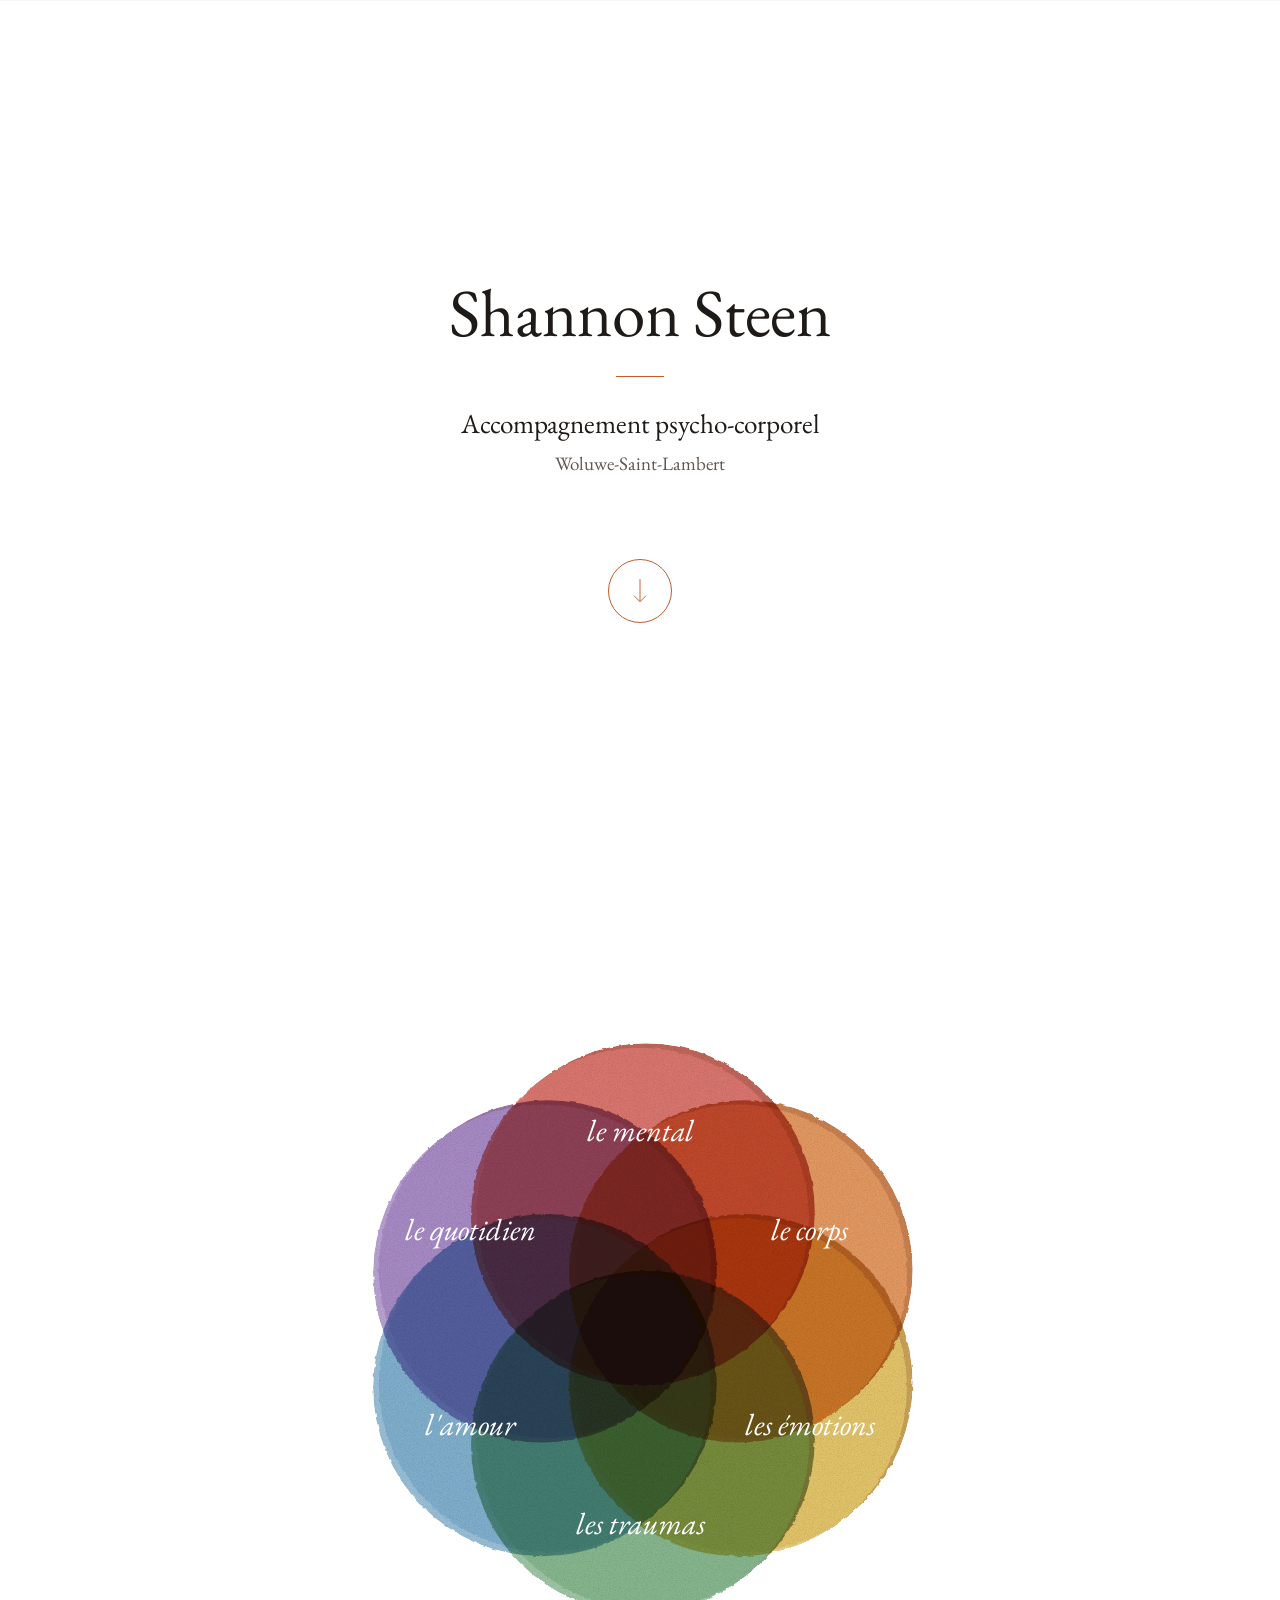
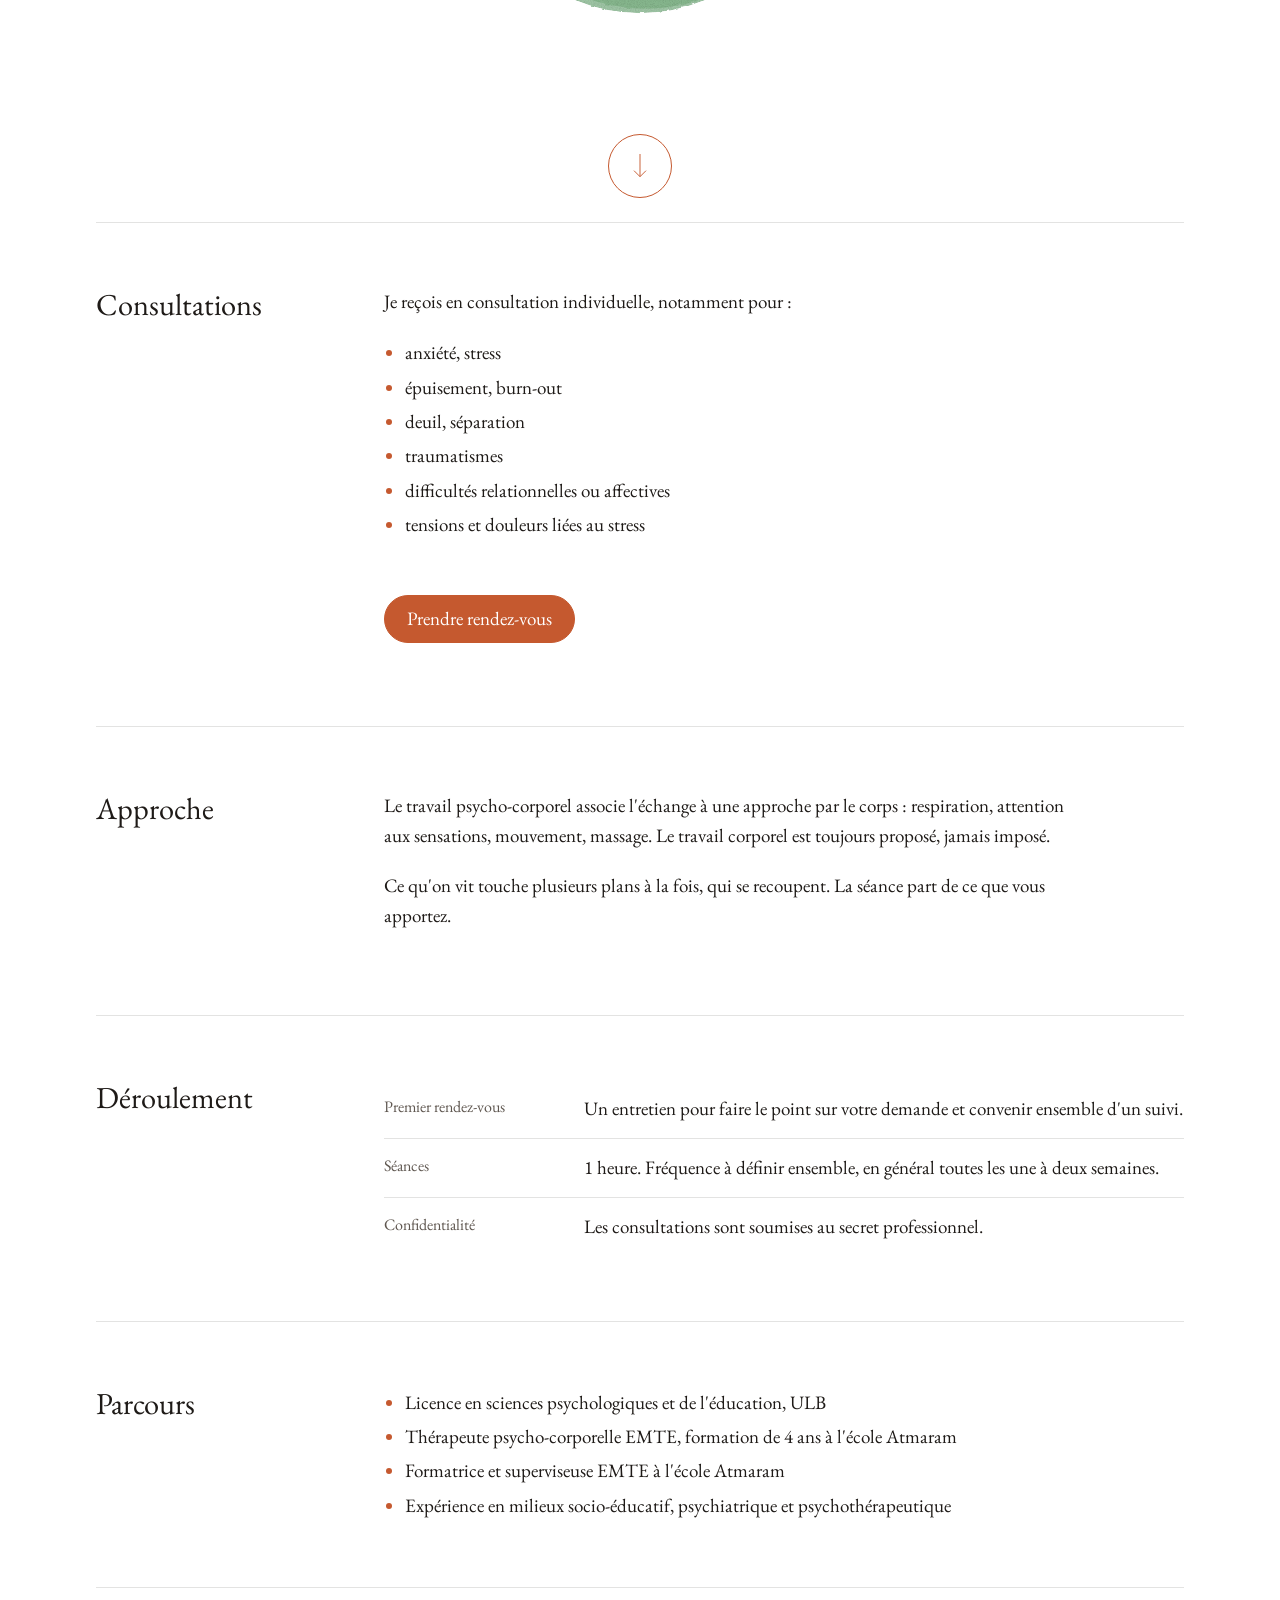
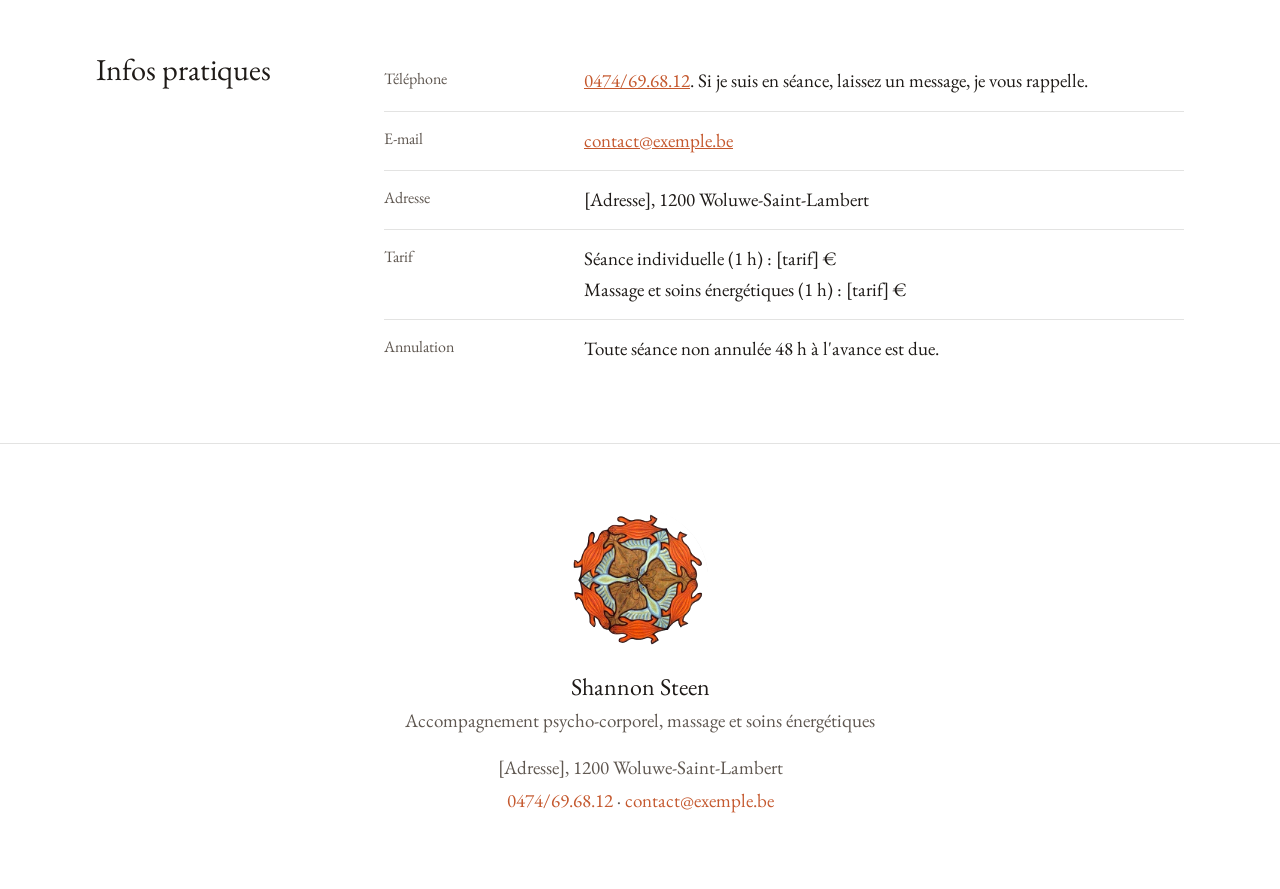
==== index.html @ e6cbfb42 "Maquette du site de Shannon Steen Page unique : hero plein écran, schéma des cercles riso animé au s" ====
<!doctype html>
<html lang="fr">
<head>
<meta charset="utf-8">
<meta name="viewport" content="width=device-width, initial-scale=1">
<meta name="robots" content="noindex, nofollow">
<title>Shannon Steen — Thérapie psycho-corporelle</title>
<meta name="description" content="Shannon Steen, thérapeute psycho-corporelle à Woluwe-Saint-Lambert. Accompagnement psycho-corporel, massage et soins énergétiques.">
<link rel="preconnect" href="https://fonts.googleapis.com">
<link rel="preconnect" href="https://fonts.gstatic.com" crossorigin>
<link href="https://fonts.googleapis.com/css2?family=EB+Garamond:ital,wght@0,400;0,500;1,400&display=swap" rel="stylesheet">
<link rel="stylesheet" href="style.css">
</head>
<body>

<header class="top">
  <a class="top__nom" href="#debut">Shannon Steen</a>
  <a class="bouton bouton--petit" href="#contact">Rendez-vous</a>
</header>

<main>

  <!-- Identité : le cercle du logo + les infos essentielles -->
  <section class="ident" id="debut">
    <h1>Shannon Steen</h1>
    <span class="ident__filet" aria-hidden="true"></span>
    <p class="ident__titre">Accompagnement psycho-corporel</p>
    <p class="ident__lieu">Woluwe-Saint-Lambert</p>
    <a class="ident__fleche" href="#schema" aria-label="Descendre">
      <svg viewBox="0 0 24 40" aria-hidden="true"><path d="M12 2v34M3 27l9 9 9-9"/></svg>
    </a>
  </section>

  <!-- Infographie : les plans qui se recoupent -->
  <section class="schema" id="schema" aria-label="Les plans du travail psycho-corporel">
    <figure class="constellation">
      <svg viewBox="-445 -472 890 944" role="img" aria-labelledby="constellation-titre">
        <title id="constellation-titre">Le mental, le corps, les émotions, les traumas, l'amour et le quotidien se recoupent en un même centre.</title>
        <defs>
          <!-- Effet risographie : bords d'encre légèrement irréguliers + grain dans la densité de l'encre
               (le grain fonce l'encre par endroits, il ne perce pas de trous blancs) -->
          <filter id="grain" x="-10%" y="-10%" width="120%" height="120%">
            <feTurbulence type="fractalNoise" baseFrequency=".09" numOctaves="2" seed="2" result="ondes"/>
            <feDisplacementMap in="SourceGraphic" in2="ondes" scale="4" xChannelSelector="R" yChannelSelector="G" result="bords"/>
            <feTurbulence type="fractalNoise" baseFrequency=".8" numOctaves="2" seed="11" result="bruit"/>
            <feColorMatrix in="bruit" type="matrix" values=".45 0 0 0 .72  .45 0 0 0 .72  .45 0 0 0 .72  0 0 0 0 1" result="gris"/>
            <feBlend in="bords" in2="gris" mode="multiply" result="encre"/>
            <feComposite in="encre" in2="bords" operator="in"/>
          </filter>
        </defs>
        <g class="disques" filter="url(#grain)">
          <g class="disque" style="--a:-90deg; --d:226; --c:var(--c-rouge)">
            <circle class="calage" cx="8" cy="-232" r="235"/>
            <circle cx="0" cy="-226" r="235"/>
          </g>
          <g class="disque" style="--a:-30deg; --d:226; --c:var(--c-orange)">
            <circle class="calage" cx="203" cy="-119" r="235"/>
            <circle cx="195" cy="-113" r="235"/>
          </g>
          <g class="disque" style="--a:30deg; --d:226; --c:var(--c-jaune)">
            <circle class="calage" cx="203" cy="107" r="235"/>
            <circle cx="195" cy="113" r="235"/>
          </g>
          <g class="disque" style="--a:90deg; --d:226; --c:var(--c-vert)">
            <circle class="calage" cx="8" cy="220" r="235"/>
            <circle cx="0" cy="226" r="235"/>
          </g>
          <g class="disque" style="--a:150deg; --d:226; --c:var(--c-bleu)">
            <circle class="calage" cx="-187" cy="107" r="235"/>
            <circle cx="-195" cy="113" r="235"/>
          </g>
          <g class="disque" style="--a:210deg; --d:226; --c:var(--c-violet)">
            <circle class="calage" cx="-187" cy="-119" r="235"/>
            <circle cx="-195" cy="-113" r="235"/>
          </g>
        </g>
        <!-- Les mots sur un calque à part, non mélangé ; le cercle invisible donne la même boîte que le disque -->
        <g class="etiquettes">
          <g class="etiquette" style="--a:-90deg; --d:226">
            <circle cx="0" cy="-226" r="235" fill="none"/>
            <text x="0" y="-331">le mental</text>
          </g>
          <g class="etiquette" style="--a:-30deg; --d:226">
            <circle cx="195" cy="-113" r="235" fill="none"/>
            <text x="295" y="-160">le corps</text>
          </g>
          <g class="etiquette" style="--a:30deg; --d:226">
            <circle cx="195" cy="113" r="235" fill="none"/>
            <text x="295" y="180">les émotions</text>
          </g>
          <g class="etiquette" style="--a:90deg; --d:226">
            <circle cx="0" cy="226" r="235" fill="none"/>
            <text x="0" y="351">les traumas</text>
          </g>
          <g class="etiquette" style="--a:150deg; --d:226">
            <circle cx="-195" cy="113" r="235" fill="none"/>
            <text x="-295" y="180">l'amour</text>
          </g>
          <g class="etiquette" style="--a:210deg; --d:226">
            <circle cx="-195" cy="-113" r="235" fill="none"/>
            <text x="-295" y="-160">le quotidien</text>
          </g>
        </g>
      </svg>
    </figure>
    <a class="ident__fleche schema__fleche" href="#consultations" aria-label="Descendre">
      <svg viewBox="0 0 24 40" aria-hidden="true"><path d="M12 2v34M3 27l9 9 9-9"/></svg>
    </a>
  </section>

  <!-- Consultations -->
  <section class="bloc" id="consultations">
    <h2>Consultations</h2>
    <p>Je reçois en consultation individuelle, notamment pour :</p>
    <ul class="liste">
      <li>anxiété, stress</li>
      <li>épuisement, burn-out</li>
      <li>deuil, séparation</li>
      <li>traumatismes</li>
      <li>difficultés relationnelles ou affectives</li>
      <li>tensions et douleurs liées au stress</li>
    </ul>
    <p class="consultations__cta"><a class="bouton" href="#contact">Prendre rendez-vous</a></p>
  </section>

  <!-- Approche : le schéma des intersections, la personne au centre -->
  <section class="bloc" id="approche">
    <h2>Approche</h2>
    <p>Le travail psycho-corporel associe l'échange à une approche par le corps : respiration, attention aux sensations, mouvement, massage. Le travail corporel est toujours proposé, jamais imposé.</p>
    <p>Ce qu'on vit touche plusieurs plans à la fois, qui se recoupent. La séance part de ce que vous apportez.</p>
  </section>

  <!-- Déroulement -->
  <section class="bloc" id="deroulement">
    <h2>Déroulement</h2>
    <dl class="tableau">
      <dt>Premier rendez-vous</dt>
      <dd>Un entretien pour faire le point sur votre demande et convenir ensemble d'un suivi.</dd>
      <dt>Séances</dt>
      <dd>1 heure. Fréquence à définir ensemble, en général toutes les une à deux semaines.</dd>
      <dt>Confidentialité</dt>
      <dd>Les consultations sont soumises au secret professionnel.</dd>
    </dl>
  </section>

  <!-- Parcours -->
  <section class="bloc" id="parcours">
    <h2>Parcours</h2>
    <ul class="liste">
      <li>Licence en sciences psychologiques et de l'éducation, ULB</li>
      <li>Thérapeute psycho-corporelle EMTE, formation de 4 ans à l'école Atmaram</li>
      <li>Formatrice et superviseuse EMTE à l'école Atmaram</li>
      <li>Expérience en milieux socio-éducatif, psychiatrique et psychothérapeutique</li>
    </ul>
  </section>

  <!-- Infos pratiques et contact -->
  <section class="bloc" id="contact">
    <h2>Infos pratiques</h2>
    <dl class="tableau">
      <dt>Téléphone</dt>
      <dd><a href="tel:+32474696812">0474/69.68.12</a>. Si je suis en séance, laissez un message, je vous rappelle.</dd>
      <dt>E-mail</dt>
      <dd><a href="mailto:contact@exemple.be">contact@exemple.be</a></dd>
      <dt>Adresse</dt>
      <dd>[Adresse], 1200 Woluwe-Saint-Lambert</dd>
      <dt>Tarif</dt>
      <dd>Séance individuelle (1 h) : [tarif] €<br>Massage et soins énergétiques (1 h) : [tarif] €</dd>
      <dt>Annulation</dt>
      <dd>Toute séance non annulée 48 h à l'avance est due.</dd>
    </dl>
  </section>

</main>

<footer class="pied">
  <img class="pied__logo" src="assets/logo-cercle.png" alt="">
  <p class="pied__nom">Shannon Steen</p>
  <p>Accompagnement psycho-corporel, massage et soins énergétiques</p>
  <address>
    [Adresse], 1200 Woluwe-Saint-Lambert<br>
    <a href="tel:+32474696812">0474/69.68.12</a> · <a href="mailto:contact@exemple.be">contact@exemple.be</a>
  </address>
</footer>

<script>
  // L'en-tête descend une fois le hero dépassé
  const entete = document.querySelector('.top');
  new IntersectionObserver(([e]) => {
    entete.classList.toggle('top--visible', !e.isIntersecting && e.boundingClientRect.top < 0);
  }).observe(document.querySelector('.ident__fleche'));

  // Défilement doux vers les ancres : lent, avec un ralenti en fin de course
  // départ en douceur, longue décélération à la fin
  const ralenti = t => t < .3 ? (t / .3) ** 2 * .39 : .39 + .61 * (1 - (1 - (t - .3) / .7) ** 3);
  document.querySelectorAll('a[href^="#"]').forEach(lien => lien.addEventListener('click', ev => {
    const cible = document.querySelector(lien.getAttribute('href'));
    if (!cible || matchMedia('(prefers-reduced-motion: reduce)').matches) return;
    ev.preventDefault();
    const depart = scrollY;
    const arrivee = cible.getBoundingClientRect().top + scrollY - (parseFloat(getComputedStyle(cible).scrollMarginTop) || 0);
    const duree = Math.min(4200, 2600 + Math.abs(arrivee - depart) * 0.8);
    const t0 = performance.now();
    requestAnimationFrame(function pas(t) {
      const p = Math.min(1, (t - t0) / duree);
      scrollTo(0, depart + (arrivee - depart) * ralenti(p));
      if (p < 1) requestAnimationFrame(pas);
    });
  }));
</script>

</body>
</html>
---- style.css ----
/* Shannon Steen — couleurs et typo tirées de la carte de visite */
:root {
  --papier: #ffffff;
  --blanc: #ffffff;
  --encre: #1e1a17;
  --gris: #5f5750;
  --filet: rgba(30, 26, 23, .12);
  --terre: #c5592f;   /* orange des tortues / du numéro */
  --violet: #8f7cb8;  /* lavande, cercle des émotions */
  --vert: #6fa58a;    /* sauge, cercle du quotidien */
  /* Couleurs du schéma : 6 couleurs des chakras, adoucies (pas trop saturées) */
  --c-rouge: #d9776f;
  --c-orange: #e39a62;
  --c-jaune: #e3c56b;
  --c-vert: #86b88f;
  --c-bleu: #7fb0cf;
  --c-violet: #a88bc7;
  --eau: #a9c4c0;     /* bleu pâle des poissons */
  --serif: "EB Garamond", Garamond, "Times New Roman", serif;
  --gouttiere: 24px;
  --largeur: 1088px;  /* largeur commune à tous les blocs */
  --col-titre: 240px; /* colonne des titres de section */
}

* { box-sizing: border-box; }
html { scroll-padding-top: 64px; }
body {
  margin: 0;
  background: var(--papier);
  color: var(--encre);
  font: 400 1.1875rem/1.6 var(--serif);
  -webkit-font-smoothing: antialiased;
}
img { max-width: 100%; display: block; }
a { color: inherit; }
h1, h2 { font-weight: 400; line-height: 1.15; margin: 0; }
h2 { font-size: 1.9rem; margin-bottom: 20px; }

/* ---------- En-tête ---------- */
.top {
  position: fixed; inset: 0 0 auto 0; z-index: 10;
  display: flex; justify-content: space-between; align-items: baseline; gap: 24px;
  padding: 14px 20px;
  background: var(--papier);
  border-bottom: 1px solid rgba(30, 26, 23, .06);
  align-items: center;
  transform: translateY(-100%);
  transition: transform 1.4s cubic-bezier(.22, .61, .36, 1); /* descente lente et douce */
}
.top--visible { transform: none; }
.top a { text-decoration: none; }
.top__nom { font-size: 1.25rem; }

/* ---------- Identité : texte à gauche, logo à droite ---------- */
.ident {
  width: min(100% - 2 * var(--gouttiere), var(--largeur)); margin: 0 auto;
  position: relative;
  min-height: 100vh; min-height: 100svh; /* plein écran quelle que soit la résolution */
  display: flex; flex-direction: column; align-items: center; justify-content: center;
  padding: 48px 0;
  text-align: center;
}
.ident h1 { font-size: 2.6rem; line-height: 1.05; }
.ident__filet {
  display: block; width: 48px; height: 1px;
  margin: 28px auto; background: var(--terre);
}
.ident__titre { margin: 0; font-size: 1.35rem; line-height: 1.4; }
.ident__lieu { margin: 6px 0 0; color: var(--gris); }
/* Flèche dans un rond qui pulse une seule fois à l'arrivée : invite à cliquer */
.ident__fleche {
  display: grid; place-items: center;
  width: 64px; height: 64px; margin-top: 80px;
  border: 1px solid var(--terre); border-radius: 50%;
  color: var(--terre);
  animation: appel 2.4s ease-in-out .8s 1 both;
  transition: background .6s, color .6s;
}
.ident__fleche svg { width: 16px; height: 28px; fill: none; stroke: currentColor; stroke-width: 1.4; }
.ident__fleche:hover { background: var(--terre); color: var(--blanc); animation-play-state: paused; }
@keyframes appel {
  0%, 100% { opacity: 1; box-shadow: 0 0 0 0 color-mix(in srgb, var(--terre) 35%, transparent); }
  50%      { opacity: .45; box-shadow: 0 0 0 12px transparent; }
}
.bouton {
  display: inline-block; margin-top: 20px;
  padding: 8px 22px; border-radius: 999px;
  border: 1px solid var(--terre);
  background: var(--terre); color: var(--blanc);
  text-decoration: none;
  transition: background .5s, color .5s;
}
.bouton:hover { background: transparent; color: var(--terre); }
.consultations__cta { margin-top: 32px !important; }
.bouton--petit { margin-top: 0; padding: 4px 16px; font-size: 1rem; }
/* Dans l'en-tête : contour seul par défaut, plein au survol (plus léger) */
.top .bouton { background: transparent; color: var(--terre); }
.top .bouton:hover { background: var(--terre); color: var(--blanc); }

/* ---------- Blocs ---------- */
.bloc {
  width: min(100% - 2 * var(--gouttiere), var(--largeur)); margin: 0 auto;
  padding: 48px 0;
  border-top: 1px solid var(--filet);
}
.bloc p { max-width: 36em; margin: 0 0 1em; }

.liste { padding: 0 0 0 1.1em; margin: 0; }
.liste li { padding: 2px 0; }
.liste li::marker { color: var(--terre); }

.tableau { margin: 0; }
.tableau dt { color: var(--gris); font-size: 1rem; padding-top: 14px; }
.tableau dd { margin: 0; padding-bottom: 14px; border-bottom: 1px solid var(--filet); }
.tableau dd:last-of-type { border-bottom: 0; }
.tableau a { color: var(--terre); }

/* ---------- Approche : constellation de cercles ---------- */
/* Section dédiée sous le hero : le schéma en grand */
/* Deuxième écran plein écran : le schéma, centré, avec sa flèche vers la suite */
section[id] { scroll-margin-top: 64px; } /* place pour l'en-tête fixe */
.schema {
  width: min(100% - 2 * var(--gouttiere), var(--largeur)); margin: 0 auto;
  min-height: 100vh; min-height: 100svh;
  display: flex; flex-direction: column; align-items: center; justify-content: flex-start;
  padding: calc(64px + 3svh) 0 24px; /* 64px = en-tête fixe ; le schéma se place dans le haut de l'écran */
  scroll-margin-top: 0;
}
/* Mobile : le schéma prend presque toute la largeur de l'écran */
@media (max-width: 767px) {
  /* schéma collé sous l'en-tête et flèche plus proche : la flèche reste visible même sur un écran court */
  .schema { width: 100%; padding-top: 72px; }
  .constellation { width: min(100% - 24px, calc(100svh - 72px - 32px - 64px - 40px)); }
  .schema__fleche { margin-top: 32px; }
}
.constellation {
  margin: 0 auto;
  /* le schéma tient toujours dans l'écran, avec la flèche en dessous */
  width: min(100%, 920px, calc(100svh - 260px));
}
.schema__fleche { margin-top: 64px; animation: none; }
@supports (animation-timeline: view()) {
  .constellation { view-timeline: --constel; }
}
.constellation svg { display: block; width: 100%; height: auto; overflow: visible; }
.etiquette { transform-box: fill-box; transform-origin: center; }
.etiquettes { pointer-events: none; }
.disque {
  transform-box: fill-box; transform-origin: center;
  /* vrai mélange « encre » : le mode de fusion doit être sur le groupe animé,
     sinon chaque cercle reste isolé dans son calque et ne se mélange pas aux autres */
  mix-blend-mode: multiply;
}
.disque circle {
  fill: var(--c);
  fill-opacity: .92;
  transition: fill-opacity .8s ease;
}
.disque:hover circle { fill-opacity: 1; }
/* liseré de calage : la même encre, plus soutenue, légèrement décalée */
.disque .calage { fill: color-mix(in oklab, var(--c), #6b2a12 22%); fill-opacity: 1; }
.etiquette text {
  font: italic 400 42px var(--serif);
  fill: var(--blanc);
  text-anchor: middle;
  pointer-events: none;
}

/* Libellés plus grands sur petit écran (le schéma est réduit) */
@media (max-width: 767px) {
  .etiquette text { font-size: 46px; }
}

/* Deux phases sur tout le passage du schéma à l'écran :
   1. arrivée : de loin, en grandissant, jusqu'à la position ouverte (0 → 50 %)
   2. dérive très lente vers le centre jusqu'à la sortie de l'écran (50 → 100 %),
      sans jamais aller jusqu'à la fusion */
@supports (animation-timeline: view()) {
  .disque, .etiquette {
    animation: arrive linear both;
    animation-timeline: --constel;
    animation-range: cover 0% cover 100%;
  }
}
@keyframes arrive {
  0%   { transform: translate(calc(cos(var(--a)) * 320px), calc(sin(var(--a)) * 320px)) scale(.25); opacity: 0; }
  20%  { opacity: 1; }
  50%  { transform: none; opacity: 1; }
  100% { transform: translate(calc(cos(var(--a)) * var(--d) * -.3px), calc(sin(var(--a)) * var(--d) * -.3px)); opacity: 1; }
}

/* ---------- Parcours ---------- */

.pied {
  text-align: center; padding: 64px var(--gouttiere) 72px;
  color: var(--gris);
  border-top: 1px solid var(--filet);
}
.pied__logo { width: 140px; margin: 0 auto 20px; clip-path: circle(48.5% at 50% 50%); filter: brightness(1.05) contrast(1.06); }
.pied p { margin: 0; }
.pied__nom { font-size: 1.5rem; color: var(--encre); }
.pied address { font-style: normal; margin-top: 16px; line-height: 1.7; }
.pied a { color: var(--terre); text-decoration: none; }


/* ---------- Tablette et + ---------- */
@media (min-width: 768px) {
  :root { --gouttiere: 48px; }
  .ident h1 { font-size: 4.2rem; }
  .ident__titre { font-size: 1.7rem; }
  .bloc { display: grid; grid-template-columns: var(--col-titre) 1fr; column-gap: 48px; padding: 64px 0; }
  .bloc > h2 { grid-row: span 10; }
  .tableau { display: grid; grid-template-columns: 200px 1fr; }
  .tableau dt, .tableau dd { padding: 14px 0; border-bottom: 1px solid var(--filet); }
  .tableau dt:last-of-type { border-bottom: 0; }
}

@media (prefers-reduced-motion: reduce) {
  *, *::before, *::after { animation: none !important; }
}
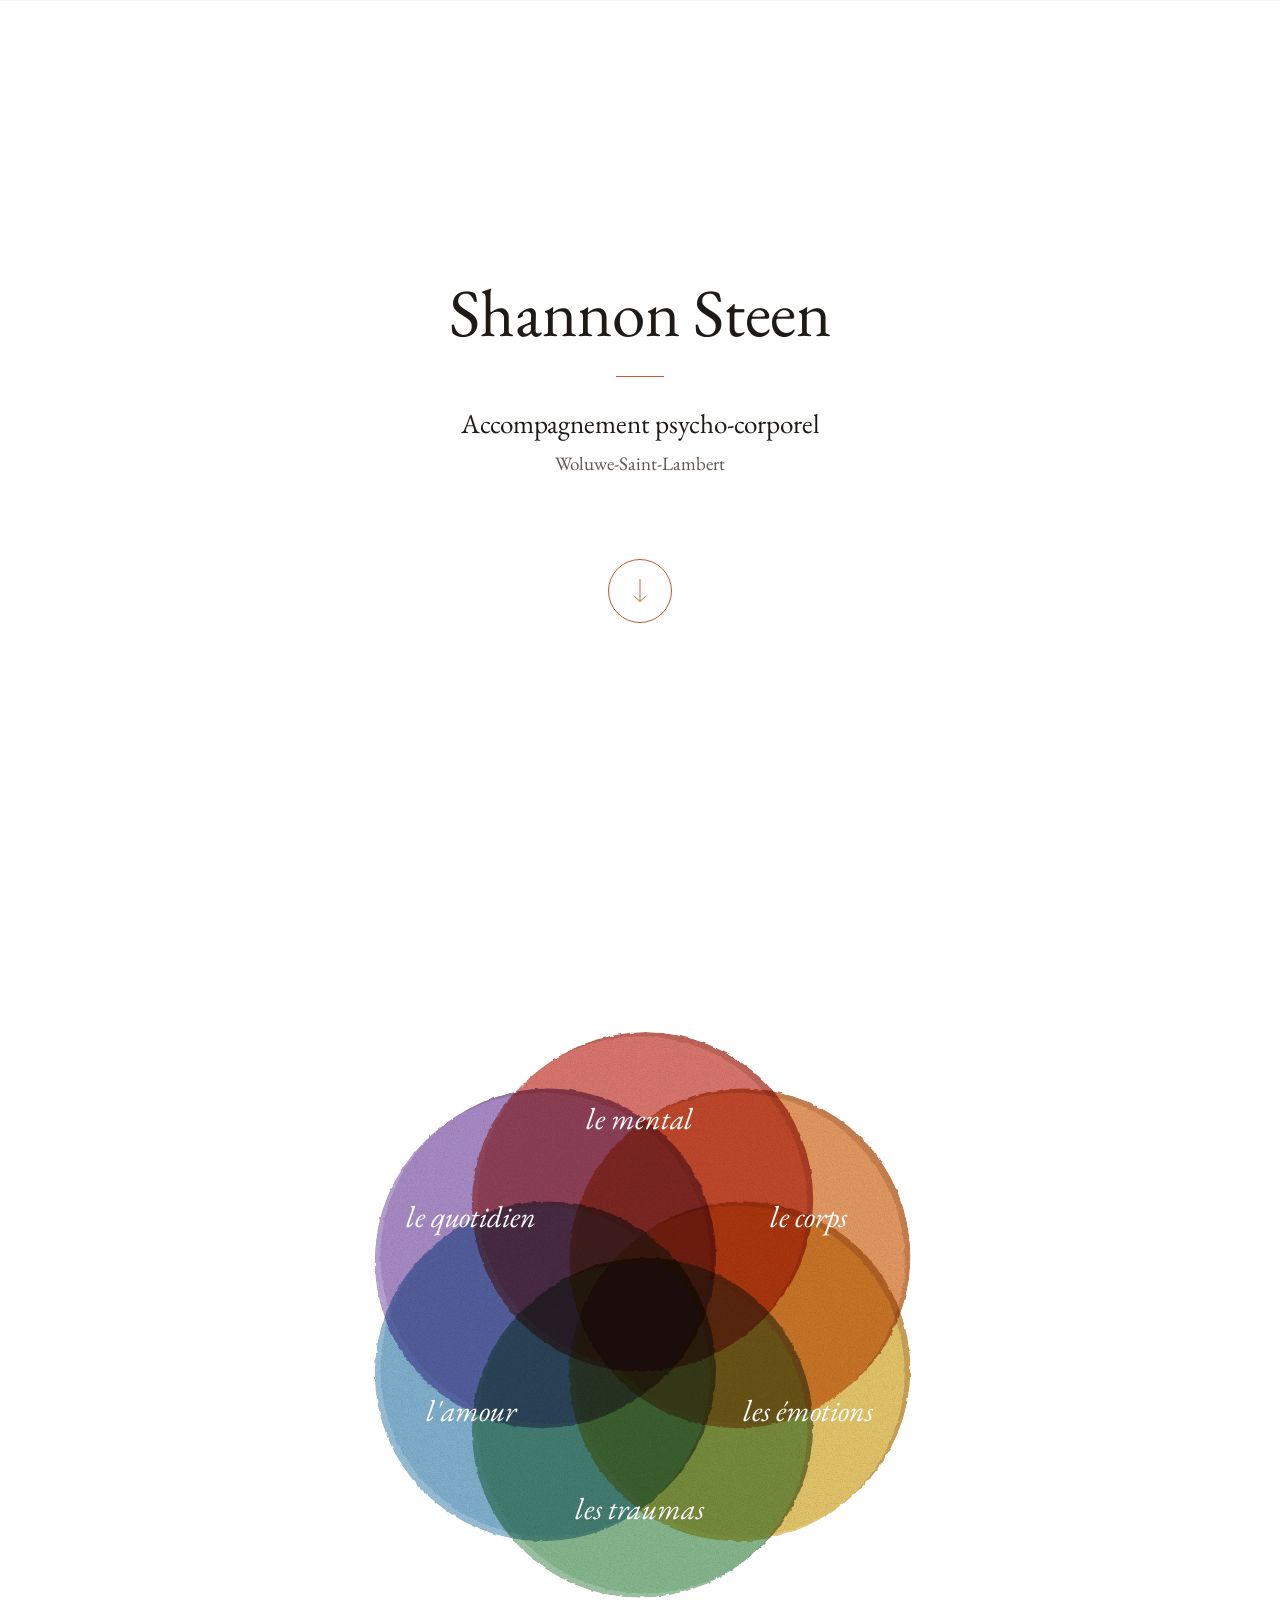
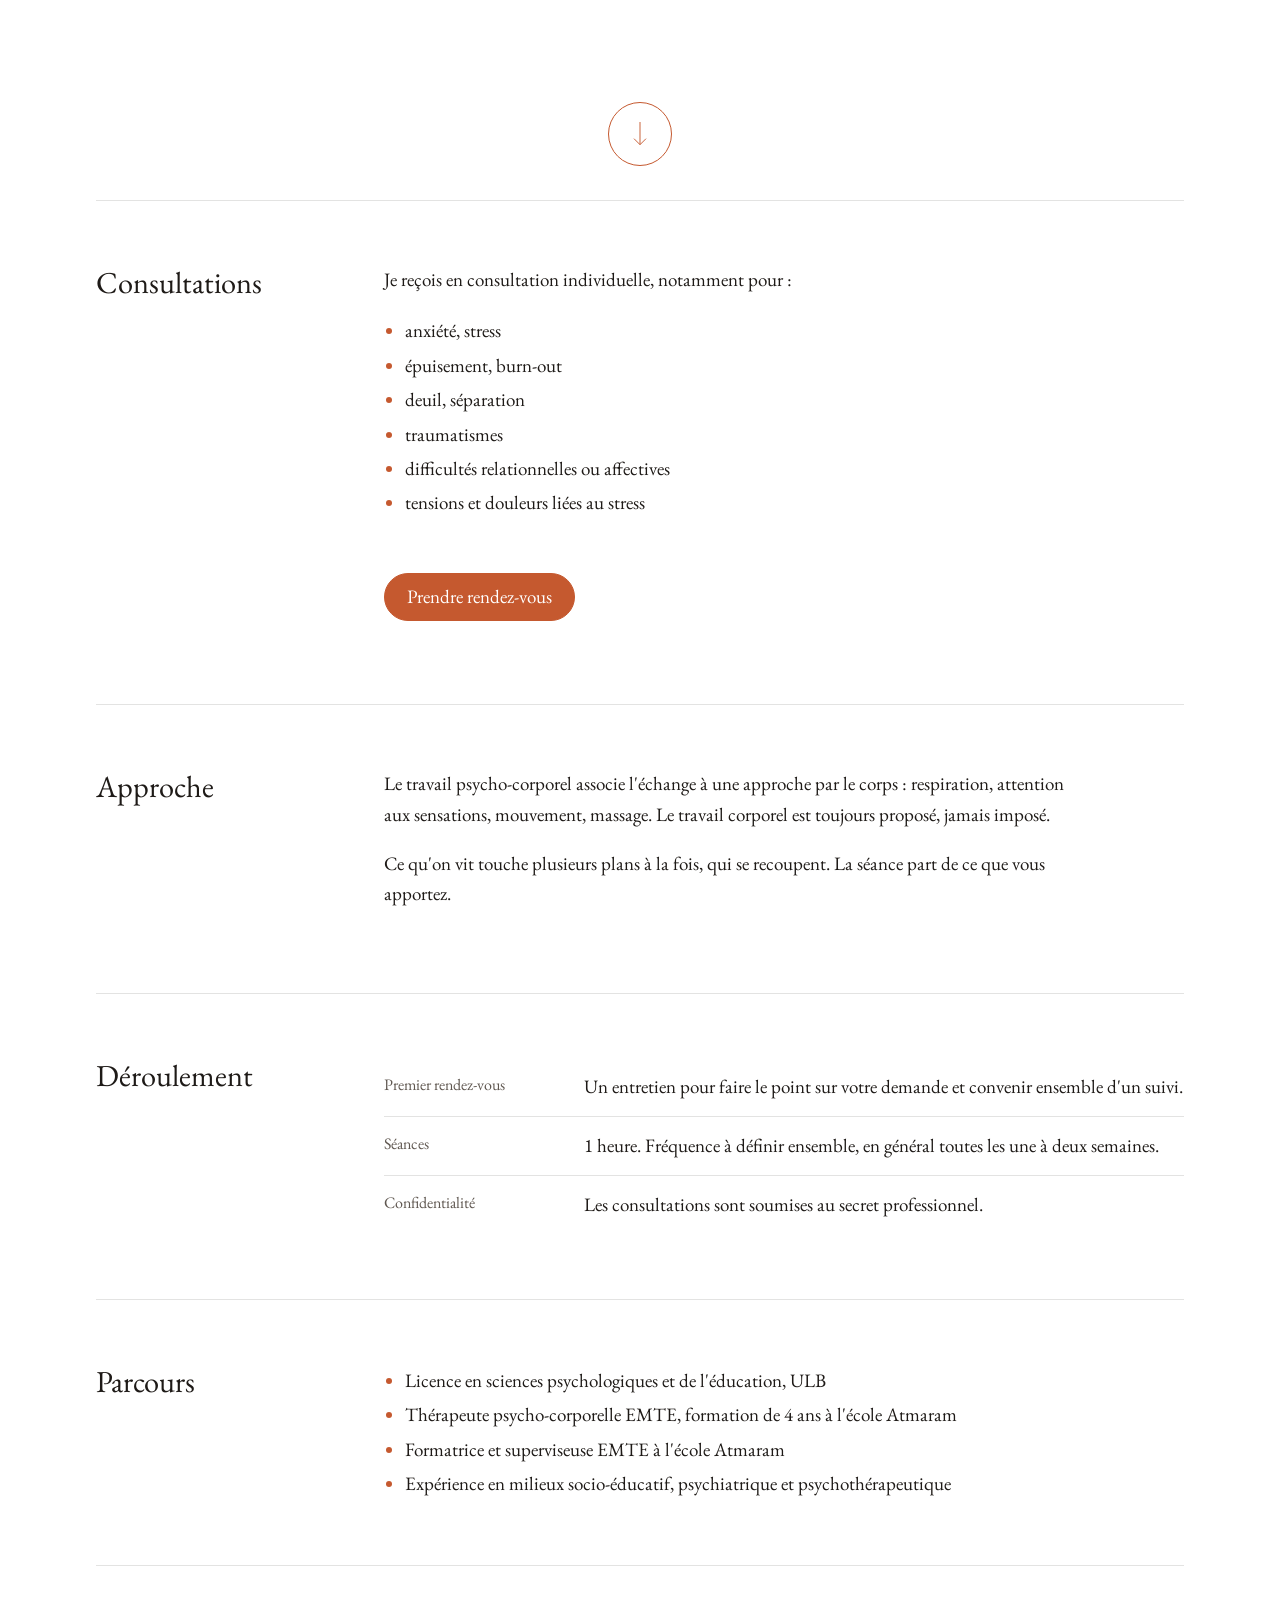
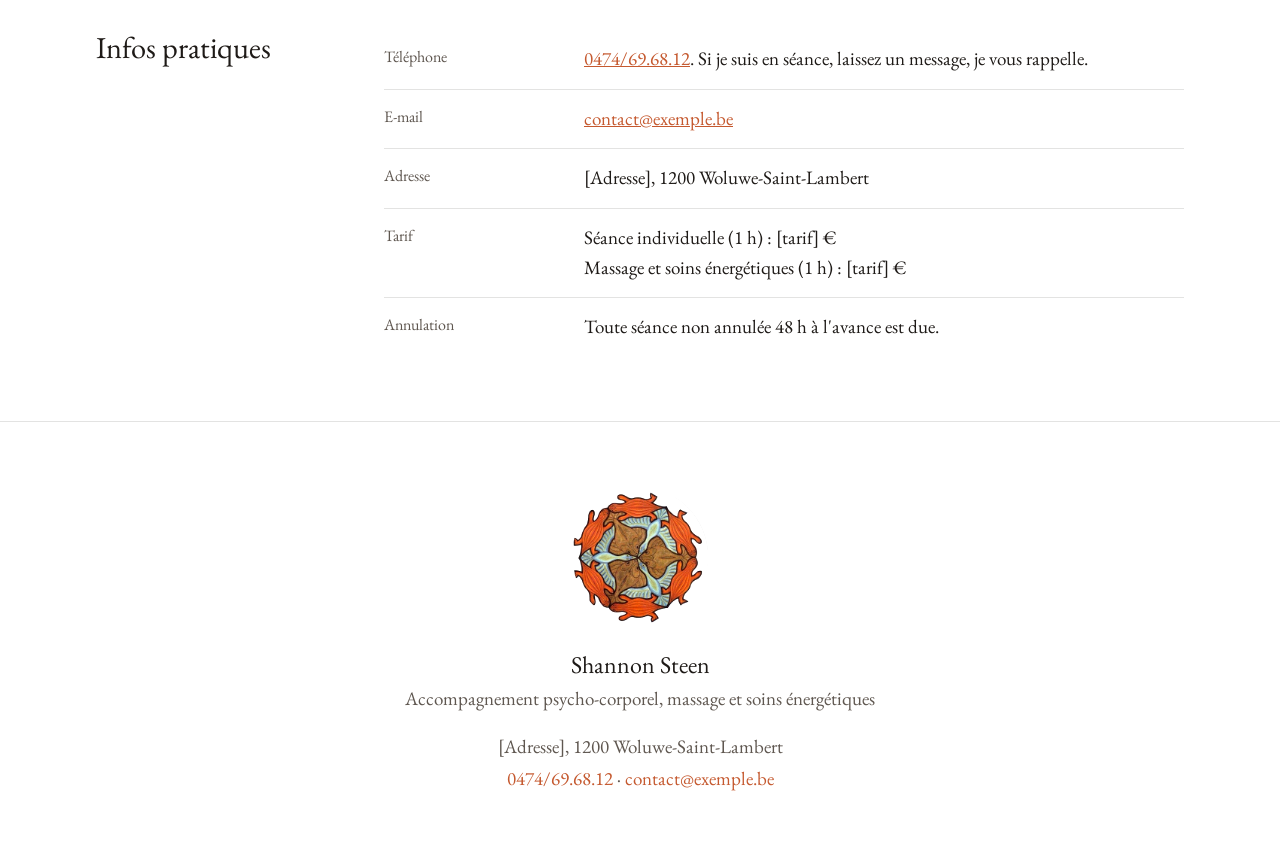
==== commit df70801f: "Schéma plus haut, flèche visible sur bureau, sans infobulle - l'écran du schéma s'aligne pile sur le" ====
--- a/index.html
+++ b/index.html
@@ -34,8 +34,7 @@
   <!-- Infographie : les plans qui se recoupent -->
   <section class="schema" id="schema" aria-label="Les plans du travail psycho-corporel">
     <figure class="constellation">
-      <svg viewBox="-445 -472 890 944" role="img" aria-labelledby="constellation-titre">
-        <title id="constellation-titre">Le mental, le corps, les émotions, les traumas, l'amour et le quotidien se recoupent en un même centre.</title>
+      <svg viewBox="-445 -472 890 944" role="img" aria-label="Le mental, le corps, les émotions, les traumas, l'amour et le quotidien se recoupent en un même centre.">
         <defs>
           <!-- Effet risographie : bords d'encre légèrement irréguliers + grain dans la densité de l'encre
                (le grain fonce l'encre par endroits, il ne perce pas de trous blancs) -->
--- a/style.css
+++ b/style.css
@@ -123,22 +123,23 @@
   width: min(100% - 2 * var(--gouttiere), var(--largeur)); margin: 0 auto;
   min-height: 100vh; min-height: 100svh;
   display: flex; flex-direction: column; align-items: center; justify-content: flex-start;
-  padding: calc(64px + 3svh) 0 24px; /* 64px = en-tête fixe ; le schéma se place dans le haut de l'écran */
-  scroll-margin-top: 0;
-}
+  padding: 80px 0 32px; /* 64px d'en-tête fixe + 16px : le schéma se place en haut de l'écran */
+}
+section.schema { scroll-margin-top: 0; } /* l'écran du schéma s'aligne pile sur le haut (plus spécifique que section[id]) */
 /* Mobile : le schéma prend presque toute la largeur de l'écran */
 @media (max-width: 767px) {
   /* schéma collé sous l'en-tête et flèche plus proche : la flèche reste visible même sur un écran court */
   .schema { width: 100%; padding-top: 72px; }
-  .constellation { width: min(100% - 24px, calc(100svh - 72px - 32px - 64px - 40px)); }
+  .constellation { width: min(100% - 24px, calc((100svh - 72px - 32px - 64px - 40px) * .94)); }
   .schema__fleche { margin-top: 32px; }
 }
 .constellation {
   margin: 0 auto;
   /* le schéma tient toujours dans l'écran, avec la flèche en dessous */
-  width: min(100%, 920px, calc(100svh - 260px));
-}
-.schema__fleche { margin-top: 64px; animation: none; }
+  /* hauteur dispo × 0,94 : le dessin est un peu plus haut que large (890 × 944) */
+  width: min(100%, 920px, calc((100svh - 80px - 48px - 64px - 32px) * .94));
+}
+.schema__fleche { margin-top: 48px; animation: none; }
 @supports (animation-timeline: view()) {
   .constellation { view-timeline: --constel; }
 }
